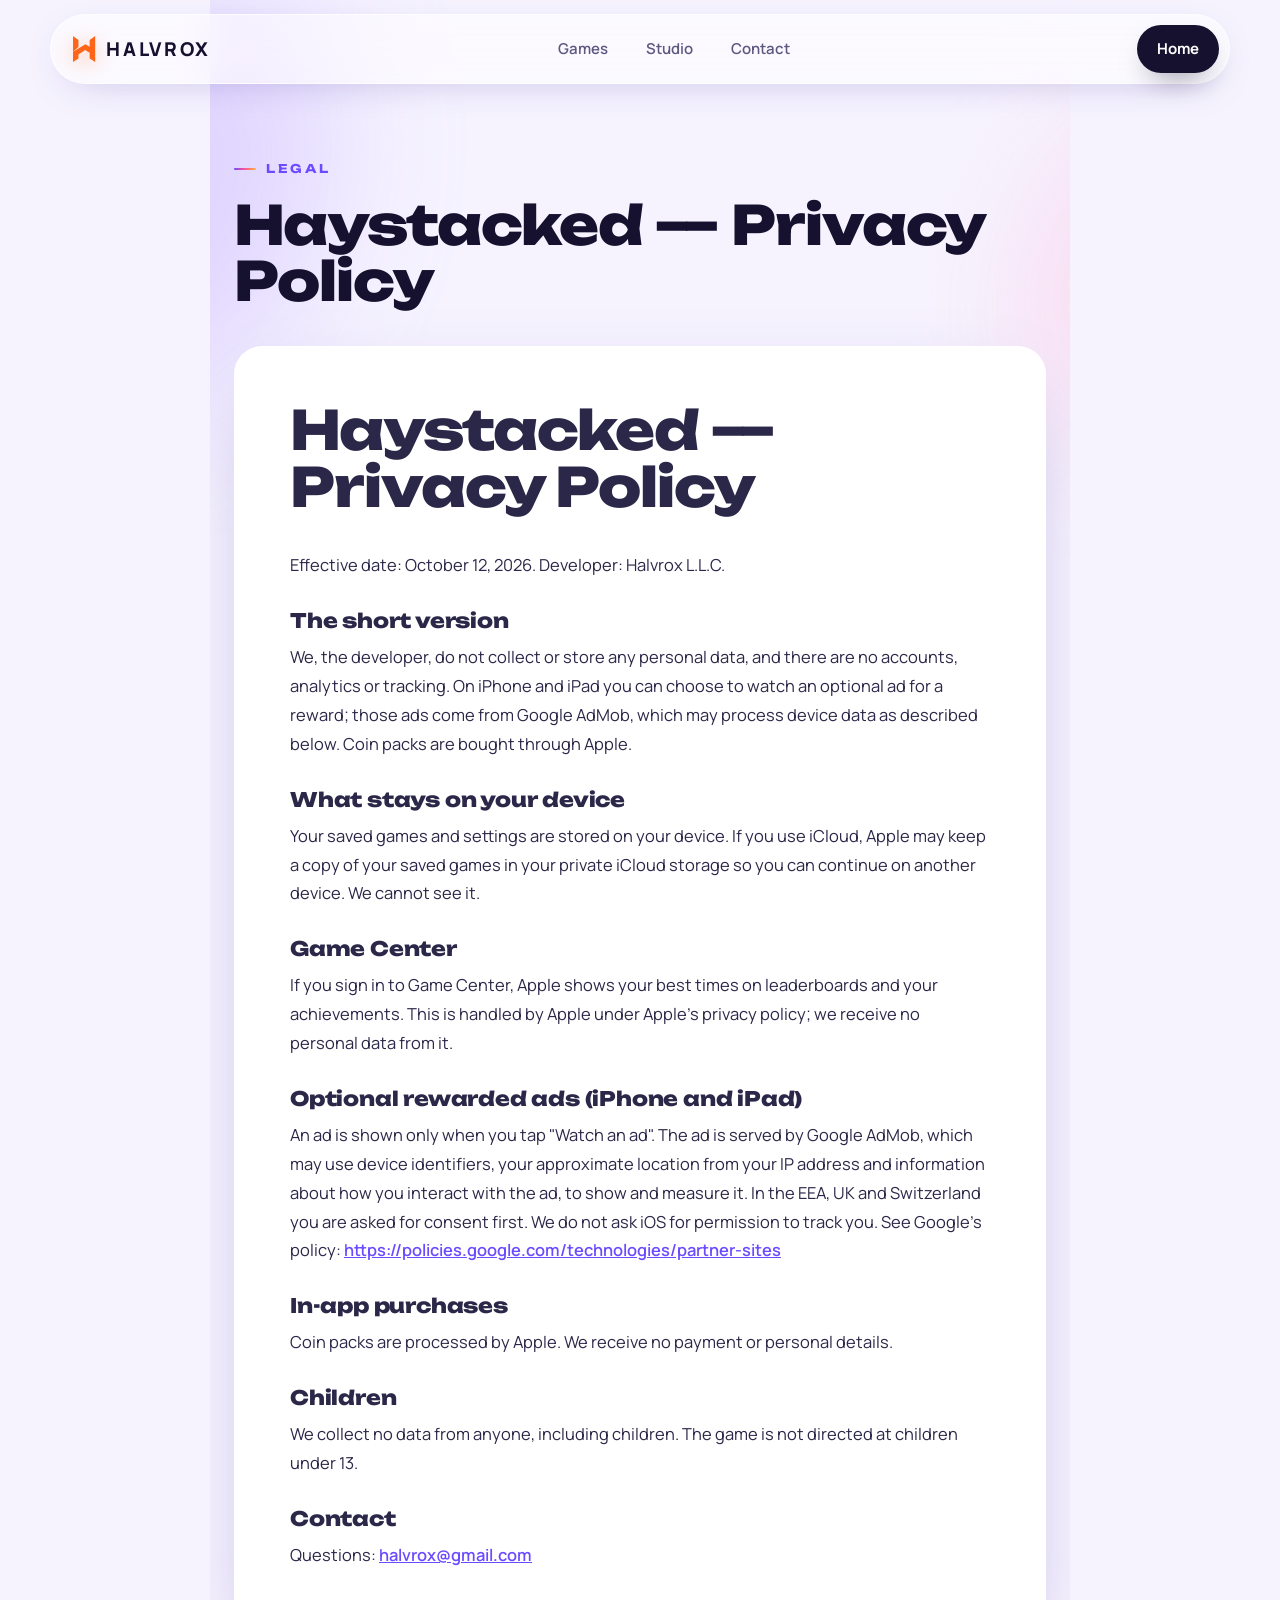
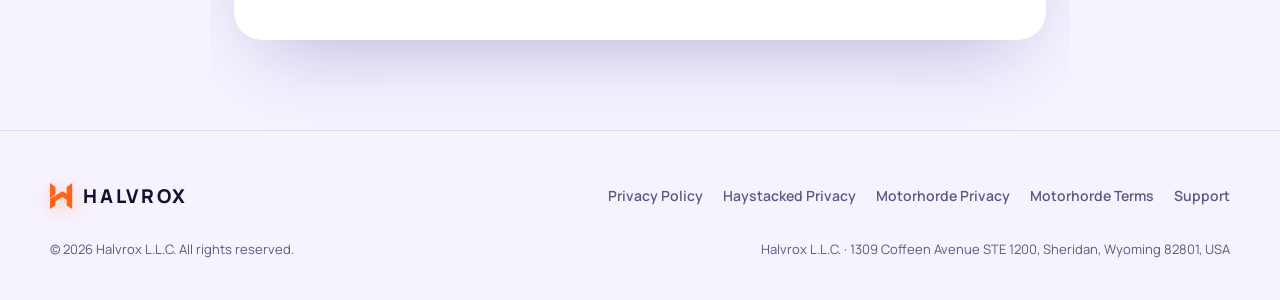
==== haystacked-privacy-policy/index.html @ d0516174 "Add files via upload" ====
<!doctype html>
<html lang="en">
<head>
<meta charset="utf-8">
<meta name="viewport" content="width=device-width, initial-scale=1">
<title>Haystacked — Privacy Policy | Halvrox L.L.C.</title>
<meta name="robots" content="index,follow">
<link rel="icon" href="/assets/img/favicon.svg" type="image/svg+xml">
<link rel="preconnect" href="https://fonts.googleapis.com">
<link rel="preconnect" href="https://fonts.gstatic.com" crossorigin>
<link href="https://fonts.googleapis.com/css2?family=Unbounded:wght@500;700;800&family=Manrope:wght@400;500;600;700&display=swap" rel="stylesheet">
<link rel="stylesheet" href="/assets/styles.css?v=10">
<link rel="stylesheet" href="/assets/legal.css?v=4">
</head>
<body class="legal-page">
<header class="nav">
  <a class="brand" href="/" aria-label="Halvrox home"><svg class="brand-mark" viewBox="0 0 276 323" aria-hidden="true"><path class="bm-top" d="M0 0L68 50V136L0 195Z"/><path class="bm-body" d="M0 194.2L154.3 101.6L207 133.6V50L276 0V323L207 280V208.4L150.3 175L68 228.9V280L0 323Z"/></svg>HALVROX</a>
  <nav class="nav-links" aria-label="Main"><a href="/#games">Games</a><a href="/#studio">Studio</a><a href="/#contact">Contact</a></nav>
  <a class="btn btn-ink nav-cta" href="/">Home</a>
</header>
<main class="doc">
  <div class="aurora" aria-hidden="true"><span class="blob b1"></span><span class="blob b2"></span></div>
  <p class="eyebrow">Legal</p>
  <h1>Haystacked — Privacy Policy</h1>
  <article class="doc-body"><h1>Haystacked — Privacy Policy</h1><p>Effective date: October 12, 2026. Developer: Halvrox L.L.C.</p><h2>The short version</h2><p>We, the developer, do not collect or store any personal data, and there are no accounts, analytics or tracking. On iPhone and iPad you can choose to watch an optional ad for a reward; those ads come from Google AdMob, which may process device data as described below. Coin packs are bought through Apple.</p><h2>What stays on your device</h2><p>Your saved games and settings are stored on your device. If you use iCloud, Apple may keep a copy of your saved games in your private iCloud storage so you can continue on another device. We cannot see it.</p><h2>Game Center</h2><p>If you sign in to Game Center, Apple shows your best times on leaderboards and your achievements. This is handled by Apple under Apple's privacy policy; we receive no personal data from it.</p><h2>Optional rewarded ads (iPhone and iPad)</h2><p>An ad is shown only when you tap "Watch an ad". The ad is served by Google AdMob, which may use device identifiers, your approximate location from your IP address and information about how you interact with the ad, to show and measure it. In the EEA, UK and Switzerland you are asked for consent first. We do not ask iOS for permission to track you. See Google's policy: <a href="https://policies.google.com/technologies/partner-sites">https://policies.google.com/technologies/partner-sites</a></p><h2>In-app purchases</h2><p>Coin packs are processed by Apple. We receive no payment or personal details.</p><h2>Children</h2><p>We collect no data from anyone, including children. The game is not directed at children under 13.</p><h2>Contact</h2><p>Questions: <a href="mailto:halvrox@gmail.com">halvrox@gmail.com</a></p></article>
</main>
<footer class="footer">
  <div class="footer-top">
    <a class="brand" href="/"><svg class="brand-mark" viewBox="0 0 276 323" aria-hidden="true"><path class="bm-top" d="M0 0L68 50V136L0 195Z"/><path class="bm-body" d="M0 194.2L154.3 101.6L207 133.6V50L276 0V323L207 280V208.4L150.3 175L68 228.9V280L0 323Z"/></svg>HALVROX</a>
    <nav class="legal" aria-label="Legal">
      <a href="/privacy-policy">Privacy Policy</a><a href="/haystacked-privacy-policy">Haystacked Privacy</a><a href="/privacy">Motorhorde Privacy</a><a href="/terms">Motorhorde Terms</a><a href="/support">Support</a>
    </nav>
  </div>
  <div class="footer-bottom"><p>© 2026 Halvrox L.L.C. All rights reserved.</p><p>Halvrox L.L.C. · 1309 Coffeen Avenue STE 1200, Sheridan, Wyoming 82801, USA</p></div>
</footer>
</body>
</html>
---- assets/styles.css ----
:root{
  --bg:#f6f3ff;
  --bg2:#ffffff;
  --ink:#15112e;
  --muted:#5d5880;
  --line:rgba(21,17,46,.1);
  --violet:#6b4bff;
  --pink:#ff4f9a;
  --mint:#14d6a4;
  --amber:#ffb23f;
  --sky:#3fb8ff;
  --orange:#fe6519;
  --grad:linear-gradient(100deg,var(--violet) 0%,var(--pink) 45%,var(--amber) 100%);
  --radius:28px;
  --shadow:0 30px 80px -30px rgba(52,30,140,.35);
  --ease:cubic-bezier(.2,.8,.2,1);
  --display:"Unbounded",system-ui,sans-serif;
  --body:"Manrope",system-ui,-apple-system,"Segoe UI",sans-serif;
  color-scheme:light;
}
*{box-sizing:border-box;margin:0;padding:0}
html{scroll-behavior:smooth;-webkit-text-size-adjust:100%}
body{background:var(--bg);color:var(--ink);font-family:var(--body);font-size:17px;line-height:1.6;overflow-x:hidden;-webkit-font-smoothing:antialiased}
img,video{display:block;max-width:100%}
a{color:inherit}
button{font:inherit;color:inherit;background:none;border:0;cursor:pointer}
::selection{background:var(--violet);color:#fff}

.grad{background:var(--grad);-webkit-background-clip:text;background-clip:text;color:transparent;background-size:200% 100%;animation:shine 6s ease-in-out infinite}
@keyframes shine{0%,100%{background-position:0% 50%}50%{background-position:100% 50%}}

.eyebrow{font-family:var(--display);font-size:12px;font-weight:700;letter-spacing:.22em;text-transform:uppercase;color:var(--violet);margin-bottom:18px;display:inline-flex;align-items:center;gap:10px}
.eyebrow::before{content:"";width:22px;height:2px;border-radius:2px;background:var(--grad)}

h1,h2,h3,h4{font-family:var(--display);line-height:1.05;letter-spacing:-.02em}
h2{font-size:clamp(34px,5.4vw,68px);font-weight:800}

/* progress bar */
.progress{position:fixed;top:0;left:0;height:3px;width:100%;transform-origin:0 50%;transform:scaleX(0);background:var(--grad);z-index:60}

/* buttons */
.btn{display:inline-flex;align-items:center;gap:10px;padding:15px 26px;border-radius:999px;font-weight:700;font-size:15px;text-decoration:none;transition:transform .35s var(--ease),box-shadow .35s var(--ease),background .3s;will-change:transform;white-space:nowrap}
.btn .arr{transition:transform .3s var(--ease)}
.btn:hover .arr{transform:translateX(4px)}
.btn-grad{background:var(--grad);background-size:200% 100%;color:#fff;box-shadow:0 14px 40px -12px rgba(255,79,154,.6);animation:shine 6s ease-in-out infinite}
.btn-ink{background:var(--ink);color:#fff;box-shadow:0 14px 30px -14px rgba(21,17,46,.6)}
.btn-ghost{background:rgba(255,255,255,.7);backdrop-filter:blur(10px);-webkit-backdrop-filter:blur(10px);border:1px solid var(--line)}
.btn-light{background:#fff;color:#0b0f0c}
.btn-outline-light{border:1px solid rgba(255,255,255,.35);color:#fff}
.btn-outline-light:hover{background:rgba(255,255,255,.1)}
.btn svg{width:18px;height:18px;flex:none}
.play-dot{width:22px;height:22px;border-radius:50%;background:var(--grad);position:relative;flex:none}
.play-dot::after{content:"";position:absolute;left:8px;top:6px;border-left:8px solid #fff;border-top:5px solid transparent;border-bottom:5px solid transparent}

/* nav */
.nav{position:fixed;top:14px;left:50%;transform:translateX(-50%);width:min(1180px,calc(100% - 28px));display:flex;align-items:center;justify-content:space-between;gap:20px;padding:10px 10px 10px 22px;border-radius:999px;z-index:50;background:rgba(255,255,255,.55);backdrop-filter:blur(18px) saturate(1.4);-webkit-backdrop-filter:blur(18px) saturate(1.4);border:1px solid rgba(255,255,255,.7);box-shadow:0 10px 40px -20px rgba(52,30,140,.35);transition:transform .5s var(--ease),background .3s}
.nav.hide{transform:translate(-50%,-130%)}
.brand{display:inline-flex;align-items:center;gap:11px;font-family:var(--body);font-weight:800;font-size:19px;letter-spacing:.14em;text-decoration:none}
.brand-mark{width:auto;height:26px;fill:var(--orange);overflow:visible;flex:none;filter:drop-shadow(0 4px 10px rgba(254,101,25,.35))}
.brand-mark path{transition:transform .5s var(--ease)}
.brand:hover .bm-top{transform:translate(-30px,-44px)}
.brand:hover .bm-body{transform:translate(10px,14px)}
.brand-mark .bm-top{animation:bmTop 1.1s var(--ease) .2s backwards}
@keyframes bmTop{from{transform:translate(-40px,-60px);opacity:0}to{transform:none;opacity:1}}
@keyframes spin{to{transform:rotate(360deg)}}
.nav-links{display:flex;gap:6px}
.nav-links a{padding:9px 16px;border-radius:999px;text-decoration:none;font-weight:600;font-size:15px;color:var(--muted);transition:background .25s,color .25s}
.nav-links a:hover{background:rgba(107,75,255,.1);color:var(--ink)}
.nav-cta{padding:12px 20px}

/* hero */
.hero{position:relative;min-height:100svh;display:grid;grid-template-columns:1.1fr .9fr;align-items:center;gap:40px;padding:140px max(28px,calc((100vw - 1180px)/2)) 90px;overflow:hidden;isolation:isolate}
.aurora{position:absolute;inset:0;z-index:-2;overflow:hidden;filter:blur(70px) saturate(1.2)}
.blob{position:absolute;border-radius:50%;opacity:.55;mix-blend-mode:multiply}
.b1{width:46vw;height:46vw;left:-10vw;top:-12vw;background:#b7a6ff;animation:drift1 18s ease-in-out infinite}
.b2{width:38vw;height:38vw;right:-8vw;top:6vw;background:#ffb3d4;animation:drift2 22s ease-in-out infinite}
.b3{width:34vw;height:34vw;left:30vw;bottom:-14vw;background:#9ff0d8;animation:drift3 20s ease-in-out infinite}
.b4{width:24vw;height:24vw;right:22vw;bottom:4vw;background:#ffe0a3;animation:drift1 26s ease-in-out infinite reverse}
@keyframes drift1{0%,100%{transform:translate(0,0) scale(1)}50%{transform:translate(8vw,6vw) scale(1.15)}}
@keyframes drift2{0%,100%{transform:translate(0,0) scale(1)}50%{transform:translate(-10vw,8vw) scale(.9)}}
@keyframes drift3{0%,100%{transform:translate(0,0) scale(1)}50%{transform:translate(-6vw,-8vw) scale(1.1)}}
.grain{position:absolute;inset:0;z-index:-1;opacity:.25;pointer-events:none;background-image:url("data:image/svg+xml,%3Csvg xmlns='http://www.w3.org/2000/svg' width='160' height='160'%3E%3Cfilter id='n'%3E%3CfeTurbulence type='fractalNoise' baseFrequency='.9' numOctaves='2' stitchTiles='stitch'/%3E%3CfeColorMatrix values='0 0 0 0 0 0 0 0 0 0 0 0 0 0 0 0 0 0 .5 0'/%3E%3C/filter%3E%3Crect width='100%25' height='100%25' filter='url(%23n)'/%3E%3C/svg%3E")}
.hero-title{font-size:clamp(42px,min(6.4vw,9.5vh),92px);font-weight:800;margin-bottom:26px}
.hero-title .line{display:block;overflow:hidden;padding-bottom:.06em}
.hero-title .word{display:inline-block;animation:wordUp .9s var(--ease) both}
@keyframes wordUp{from{transform:translateY(110%)}to{transform:none}}
.hero .reveal{opacity:1;transform:none;animation:fadeUp .9s var(--ease) both}
.hero .hero-sub{animation-delay:.55s}.hero .hero-actions{animation-delay:.7s}
@keyframes fadeUp{from{opacity:0;transform:translateY(30px)}to{opacity:1;transform:none}}
.hero-stage{animation:fadeUp 1.1s var(--ease) .3s both}
.hero-sub{font-size:clamp(17px,1.6vw,20px);color:var(--muted);max-width:520px;margin-bottom:34px}
.hero-actions{display:flex;flex-wrap:wrap;gap:12px}

.hero-stage{position:relative;height:min(560px,70vh);perspective:1200px}
.tile{position:absolute;border-radius:26px;overflow:hidden;box-shadow:var(--shadow);transition:transform .2s linear;will-change:transform}
.tile img{width:100%;height:100%;object-fit:cover}
.t-dtotl{width:72%;aspect-ratio:16/10;left:2%;top:10%;animation:bob 7s ease-in-out infinite;border:6px solid #fff}
.t-ms{width:34%;aspect-ratio:1;right:0;top:0;border-radius:24%;animation:bob 6s ease-in-out -2s infinite}
.t-hs{width:30%;aspect-ratio:1;right:12%;bottom:4%;border-radius:24%;animation:bob 8s ease-in-out -4s infinite}
.t-mh{width:30%;aspect-ratio:1;left:10%;bottom:0;border-radius:24%;border:4px solid #fff;animation:bob 7.5s ease-in-out -1s infinite}

.tile>*{animation:none}
@keyframes bob{0%,100%{translate:0 0}50%{translate:0 -16px}}
.spark{position:absolute;width:14px;height:14px;border-radius:50%;background:var(--grad);box-shadow:0 0 30px 6px rgba(255,79,154,.45);animation:twinkle 3s ease-in-out infinite}
.s1{left:0;top:2%}.s2{right:40%;bottom:-2%;animation-delay:-1s;background:var(--mint);box-shadow:0 0 30px 6px rgba(20,214,164,.5)}.s3{right:-2%;top:48%;animation-delay:-2s;background:var(--sky);box-shadow:0 0 30px 6px rgba(63,184,255,.5)}
@keyframes twinkle{0%,100%{transform:scale(.6);opacity:.5}50%{transform:scale(1.2);opacity:1}}
.scroll-hint{position:absolute;left:50%;bottom:26px;transform:translateX(-50%);width:28px;height:46px;border:2px solid rgba(21,17,46,.25);border-radius:20px}
.scroll-hint span{position:absolute;left:50%;top:8px;width:4px;height:9px;margin-left:-2px;border-radius:2px;background:var(--ink);animation:wheel 1.8s ease-in-out infinite}
@keyframes wheel{0%{opacity:0;transform:translateY(0)}30%{opacity:1}100%{opacity:0;transform:translateY(16px)}}

/* marquee */
.marquee{overflow:hidden;padding:26px 0;background:var(--ink);color:#fff;transform:rotate(-2deg) scale(1.04);margin:10px 0 40px;box-shadow:0 20px 60px -30px rgba(21,17,46,.8)}
.marquee-track{display:flex;align-items:center;gap:36px;width:max-content;animation:marquee 28s linear infinite;font-family:var(--display);font-weight:800;font-size:clamp(26px,4vw,52px);text-transform:uppercase;letter-spacing:-.01em}
.marquee-track span:nth-of-type(4n+1){color:transparent;-webkit-text-stroke:1.5px #fff}
.marquee-track i{font-style:normal;background:var(--grad);-webkit-background-clip:text;background-clip:text;color:transparent}
@keyframes marquee{to{transform:translateX(-50%)}}

/* sections */
.games,.studio,.contact{padding:110px max(20px,calc((100vw - 1180px)/2))}
.section-head{margin-bottom:60px}

/* game cards */
.game{display:grid;grid-template-columns:1.15fr .85fr;gap:56px;align-items:center;padding:34px;border-radius:40px;margin-bottom:46px;background:var(--bg2);box-shadow:var(--shadow);position:relative;overflow:hidden}
.game-ms .game-media,.game-mh .game-media{order:2}
.game h3{font-size:clamp(30px,3.6vw,48px);font-weight:800;margin:16px 0 16px}
.game p{color:var(--muted);margin-bottom:28px}
.chips{display:flex;flex-wrap:wrap;gap:8px}
.chips span{font-size:12.5px;font-weight:700;padding:7px 12px;border-radius:999px;background:rgba(107,75,255,.08);color:var(--violet)}
.actions{display:flex;flex-wrap:wrap;gap:12px}
.game-media{position:relative;border-radius:28px;aspect-ratio:16/10;transform-style:preserve-3d;transition:transform .4s var(--ease)}
.game-media video{width:100%;height:100%;object-fit:cover;border-radius:28px;background:#e9e6f5}
.app-icon{position:absolute;width:24%;aspect-ratio:1;border-radius:24%;right:-4%;bottom:-8%;box-shadow:0 20px 40px -10px rgba(0,0,0,.45);border:4px solid #fff;transform:translateZ(40px)}
.float{animation:bob 6s ease-in-out infinite}

.game-ms{background:linear-gradient(135deg,#e9fbff 0%,#ffffff 55%,#fff0f3 100%)}
.game-ms .chips span{background:rgba(255,72,72,.1);color:#e2364b}
.game-hs{background:linear-gradient(135deg,#fff7e6 0%,#ffffff 55%,#f3ffe9 100%)}
.game-hs .chips span{background:rgba(214,140,20,.12);color:#b36b00}

/* DTOTL flashlight panel */
.game-dtotl{background:radial-gradient(120% 120% at 0% 0%,#123326 0%,#0b1611 55%,#070b09 100%);color:#e8fff1}
.game-dtotl p{color:rgba(232,255,241,.72)}
.game-dtotl .chips span{background:rgba(110,255,170,.12);color:#8dffbe}
.game-dtotl .game-media{order:0}
.flashlight{position:relative;width:100%;height:100%;border-radius:28px;overflow:hidden;cursor:none;--x:50%;--y:45%;--r:230px}
.flashlight img{width:100%;height:100%;object-fit:cover}
.flashlight-mask{position:absolute;inset:0;background:radial-gradient(circle var(--r) at var(--x) var(--y),rgba(0,0,0,0) 0%,rgba(0,0,0,.25) 45%,rgba(2,6,4,.96) 100%);transition:--r .3s}
.flashlight::after{content:"";position:absolute;inset:0;pointer-events:none;background:radial-gradient(circle calc(var(--r)*.9) at var(--x) var(--y),rgba(170,255,200,.18),transparent 70%);mix-blend-mode:screen}
.flashlight-hint{position:absolute;left:0;right:0;bottom:16px;text-align:center;font-size:13px;color:rgba(232,255,241,.6)!important;margin:0!important;pointer-events:none;transition:opacity .4s}
.flashlight.touched .flashlight-hint{opacity:0}
.play-btn{position:absolute;right:20px;top:20px;width:64px;height:64px;border-radius:50%;background:#fff;display:grid;place-items:center;box-shadow:0 0 0 0 rgba(255,255,255,.6);animation:ring 2.4s infinite}
.play-btn span{display:block;margin-left:5px;border-left:18px solid #0b1611;border-top:11px solid transparent;border-bottom:11px solid transparent}
@keyframes ring{0%{box-shadow:0 0 0 0 rgba(255,255,255,.55)}100%{box-shadow:0 0 0 22px rgba(255,255,255,0)}}

/* Motorhorde */
.game-mh{background:linear-gradient(135deg,#2a3d24 0%,#1b2a3a 55%,#30243f 100%);color:#fff;border:3px solid transparent;background-clip:padding-box}
.game-mh::before{content:"";position:absolute;inset:0;border-radius:40px;padding:6px;background:repeating-linear-gradient(-45deg,#ffbf2e 0 18px,#16161c 18px 36px);-webkit-mask:linear-gradient(#000 0 0) content-box,linear-gradient(#000 0 0);-webkit-mask-composite:xor;mask-composite:exclude;pointer-events:none;z-index:2;animation:hazard 2.5s linear infinite;background-size:200% 200%}
@keyframes hazard{to{background-position:51px 0}}
.mh-stripes{position:absolute;inset:-50%;background:repeating-linear-gradient(-45deg,rgba(255,191,46,.06) 0 40px,transparent 40px 80px);animation:stripes 6s linear infinite}
@keyframes stripes{to{transform:translateX(113px)}}
@keyframes pulse{0%{box-shadow:0 0 0 0 rgba(255,178,63,.8)}100%{box-shadow:0 0 0 12px rgba(255,178,63,0)}}
.game-mh>*:not(.mh-stripes){position:relative;z-index:1}
.mh-media{aspect-ratio:auto;display:grid;grid-template-columns:1fr;position:relative}
.mh-art{border-radius:26px;overflow:hidden;aspect-ratio:16/11;box-shadow:0 30px 60px -20px rgba(0,0,0,.7);transition:transform .4s var(--ease)}
.mh-art img{width:100%;height:100%;object-fit:cover;object-position:50% 40%;transform:scale(1.04);animation:kenburns 14s ease-in-out infinite alternate}
@keyframes kenburns{from{transform:scale(1.04) translate(0,0)}to{transform:scale(1.14) translate(-2%,-2%)}}
.mh-shots{position:absolute;right:-5%;bottom:-18%;display:flex;gap:10px;transform:rotate(-6deg)}
.mh-shots img{width:clamp(56px,6.4vw,88px);border-radius:14px;box-shadow:0 18px 40px -10px rgba(0,0,0,.75);border:3px solid #10141a;animation:bob 6s ease-in-out infinite}
.mh-shots img:nth-child(2){animation-delay:-2s;margin-top:-22px}.mh-shots img:nth-child(3){animation-delay:-4s}
.badge{display:inline-flex!important;align-items:center;gap:10px;padding:8px 16px;border-radius:999px;background:rgba(255,191,46,.14);border:1px solid rgba(255,191,46,.4);font-weight:800;font-size:12px;letter-spacing:.12em;text-transform:uppercase;color:#ffd36b!important;margin:0 0 16px!important}
.pulse{width:9px;height:9px;border-radius:50%;background:var(--amber);animation:pulse 1.6s infinite}
.mh-title{font-size:clamp(40px,5vw,64px)!important;font-style:italic;letter-spacing:-.01em;background:linear-gradient(180deg,#d6ff6b 0%,#7fd12b 60%,#4e9a12 100%);-webkit-background-clip:text;background-clip:text;color:transparent;filter:drop-shadow(0 4px 0 #142012);padding-right:.12em}
.game-mh .chips span{background:rgba(160,255,90,.12);color:#b8ff7a}
.game-mh p{color:rgba(255,255,255,.78)}
.mh-facts{list-style:none;display:grid;gap:8px;font-size:14.5px;color:rgba(255,255,255,.75)}
.mh-facts b{display:inline-block;min-width:118px;color:#ffd36b;font-weight:800}

/* studio */
.studio-grid{display:grid;grid-template-columns:1.1fr .9fr;gap:60px;align-items:center}
.lead{font-size:clamp(18px,1.6vw,21px);color:var(--muted);margin-top:24px}
.stats{display:grid;grid-template-columns:1fr 1fr;gap:16px}
.stat{padding:26px;border-radius:26px;background:#fff;box-shadow:var(--shadow)}
.stat b{display:block;font-family:var(--display);font-size:clamp(34px,4vw,52px);line-height:1;background:var(--grad);-webkit-background-clip:text;background-clip:text;color:transparent;margin-bottom:8px}
.stat span{font-size:14px;color:var(--muted);font-weight:600}
.pillars{display:grid;grid-template-columns:repeat(3,1fr);gap:18px;margin-top:70px}
.pillar{padding:30px;border-radius:26px;border:1px solid var(--line);background:rgba(255,255,255,.6);transition:transform .4s var(--ease),box-shadow .4s var(--ease)}
.pillar:hover{transform:translateY(-6px);box-shadow:var(--shadow)}
.pi{font-family:var(--display);font-weight:800;font-size:14px;color:var(--pink)}
.pillar h4{font-size:20px;margin:14px 0 10px}
.pillar p{color:var(--muted);font-size:15.5px}

/* contact */
.contact-card{position:relative;overflow:hidden;isolation:isolate;border-radius:44px;padding:clamp(48px,8vw,100px) 28px;text-align:center;background:#fff;box-shadow:var(--shadow)}
.aurora.small{filter:blur(60px)}
.contact-card p{color:var(--muted);max-width:520px;margin:20px auto 30px}
.mail{display:inline-block;font-family:var(--display);font-weight:700;font-size:clamp(20px,3.4vw,40px);text-decoration:none;padding:6px 4px;background:linear-gradient(currentColor,currentColor) 0 100%/0 3px no-repeat;transition:background-size .5s var(--ease);word-break:break-all}
.mail:hover{background-size:100% 3px}
.socials{display:flex;justify-content:center;flex-wrap:wrap;gap:10px;margin-top:34px}
.socials a{padding:10px 18px;border-radius:999px;border:1px solid var(--line);text-decoration:none;font-weight:700;font-size:14px;background:rgba(255,255,255,.7);transition:background .25s,color .25s}
.socials a:hover{background:var(--ink);color:#fff}

/* footer */
.footer{padding:50px max(20px,calc((100vw - 1180px)/2)) 40px;border-top:1px solid var(--line)}
.footer-top{display:flex;justify-content:space-between;align-items:center;gap:24px;flex-wrap:wrap}
.legal{display:flex;flex-wrap:wrap;gap:6px 20px}
.legal a{text-decoration:none;color:var(--muted);font-weight:600;font-size:14px}
.legal a:hover{color:var(--ink)}
.footer-bottom{display:flex;justify-content:space-between;gap:10px;flex-wrap:wrap;margin-top:28px;font-size:13px;color:var(--muted)}

/* modal */
.modal{position:fixed;inset:0;z-index:100;display:grid;place-items:center;padding:20px;pointer-events:none;opacity:0;transition:opacity .35s}
.modal.open{pointer-events:auto;opacity:1}
.modal-backdrop{position:absolute;inset:0;background:rgba(10,8,24,.8);backdrop-filter:blur(8px);-webkit-backdrop-filter:blur(8px)}
.modal-box{position:relative;width:min(1100px,100%);transform:scale(.94);transition:transform .45s var(--ease)}
.modal.open .modal-box{transform:none}
.modal-frame{aspect-ratio:16/9;border-radius:22px;overflow:hidden;background:#000;box-shadow:0 40px 100px rgba(0,0,0,.6)}
.modal-frame iframe{width:100%;height:100%;border:0}
.modal-close{position:absolute;right:0;top:-52px;width:42px;height:42px;border-radius:50%;background:#fff;color:var(--ink);font-size:26px;line-height:1}

/* reveal */
.reveal{opacity:0;transform:translateY(40px);transition:opacity 1s var(--ease),transform 1s var(--ease)}
.reveal.in{opacity:1;transform:none}

/* responsive */
@media (max-width:960px){
  .hero{grid-template-columns:1fr;padding-top:120px;text-align:left}
  .hero-stage{height:380px;order:2}
  .game,.studio-grid{grid-template-columns:1fr;gap:30px}
  .game-ms .game-media,.game-mh .game-media{order:0}
  .pillars{grid-template-columns:1fr}
  .nav-links{display:none}
}
@media (max-width:560px){
  body{font-size:16px}
  .nav{padding:8px 8px 8px 16px}
  .nav-cta{padding:10px 14px;font-size:13px}
  .hero-stage{height:300px}
  .game{padding:16px;border-radius:30px}
  .game-copy{padding:4px 8px 14px}
  .app-icon{right:4%;bottom:-6%}
  .stats{grid-template-columns:1fr 1fr}
  .stat{padding:20px}
  .flashlight{--r:110px}
  .footer-bottom{flex-direction:column}
  .play-btn{width:54px;height:54px}
}
@media (prefers-reduced-motion:reduce){
  *,*::before,*::after{animation:none!important;transition:none!important}
  .reveal{opacity:1;transform:none}
  .hero-title .word,.hero .reveal,.hero-stage{animation:none!important;opacity:1;transform:none}
}
@media (max-width:960px){.mh-shots{right:2%;bottom:-8%}}
@media (max-width:560px){.mh-shots img{width:58px}.mh-facts b{min-width:100px}}
main{overflow-x:clip}
@supports not (overflow:clip){main{overflow-x:hidden}}
---- assets/legal.css ----
.legal-page .doc{position:relative;isolation:isolate;max-width:860px;margin:0 auto;padding:150px 24px 90px;overflow:hidden}
.legal-page .doc .aurora{position:absolute;inset:0 -40% auto;height:420px;z-index:-1;opacity:.7}
.legal-page .doc h1{font-size:clamp(32px,5vw,54px);font-weight:800;margin-bottom:36px}
.doc-body{background:#fff;border-radius:28px;padding:clamp(24px,5vw,56px);box-shadow:var(--shadow);color:#2b2748;font-size:16.5px;line-height:1.75}
.doc-body p{margin:0 0 14px}
.doc-body h2,.doc-body h3,.doc-body h4{font-size:20px;margin:30px 0 12px;letter-spacing:-.01em}
.doc-body ul,.doc-body ol{margin:0 0 16px 22px}
.doc-body li{margin:4px 0}
.doc-body a{color:var(--violet);font-weight:600;word-break:break-word}
.doc-body strong{color:var(--ink)}
.doc-body h1{font-size:clamp(22px,3vw,28px);margin:0 0 20px}
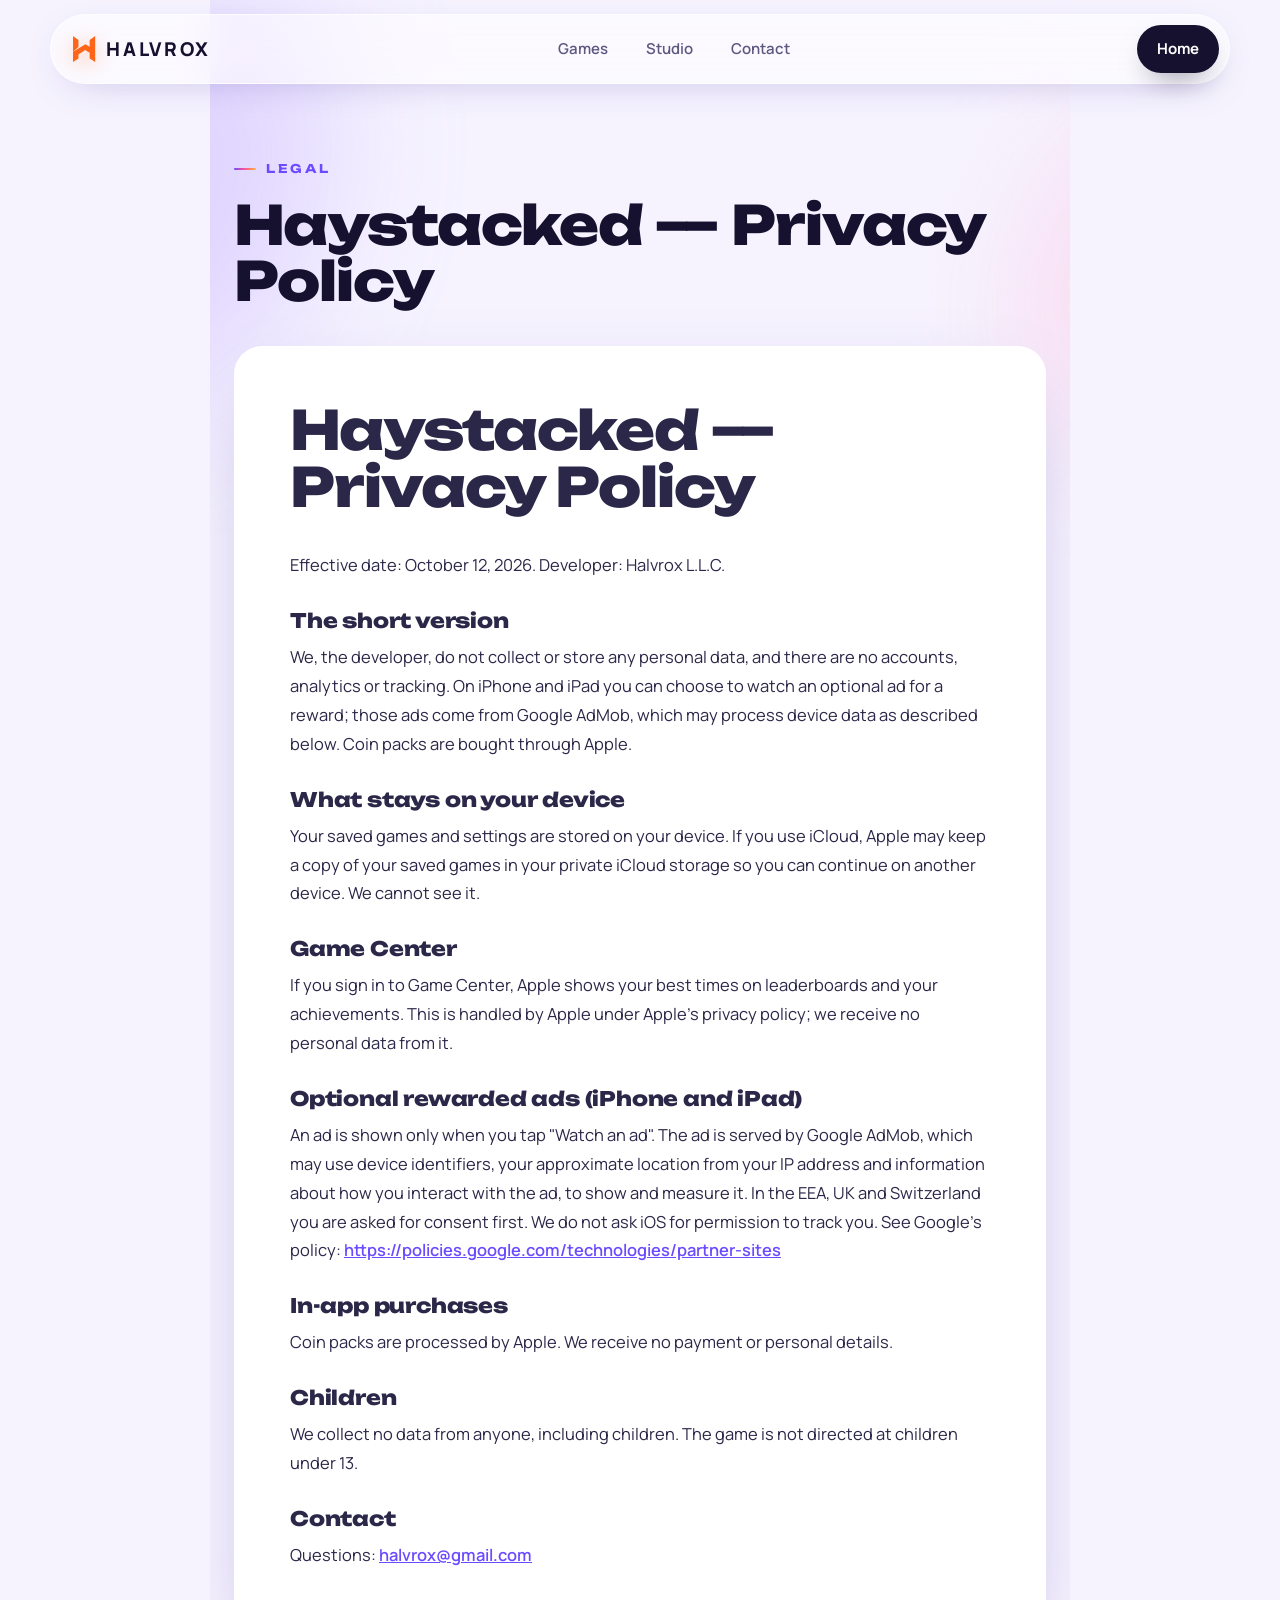
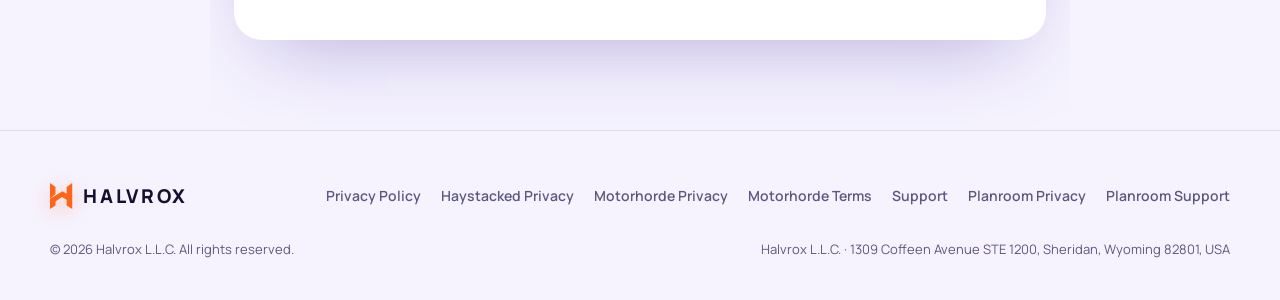
==== commit 54935c99: "Add files via upload" ====
--- a/haystacked-privacy-policy/index.html
+++ b/haystacked-privacy-policy/index.html
@@ -9,8 +9,8 @@
 <link rel="preconnect" href="https://fonts.googleapis.com">
 <link rel="preconnect" href="https://fonts.gstatic.com" crossorigin>
 <link href="https://fonts.googleapis.com/css2?family=Unbounded:wght@500;700;800&family=Manrope:wght@400;500;600;700&display=swap" rel="stylesheet">
-<link rel="stylesheet" href="/assets/styles.css?v=10">
-<link rel="stylesheet" href="/assets/legal.css?v=4">
+<link rel="stylesheet" href="/assets/styles.css?v=15">
+<link rel="stylesheet" href="/assets/legal.css?v=15">
 </head>
 <body class="legal-page">
 <header class="nav">
@@ -28,7 +28,7 @@
   <div class="footer-top">
     <a class="brand" href="/"><svg class="brand-mark" viewBox="0 0 276 323" aria-hidden="true"><path class="bm-top" d="M0 0L68 50V136L0 195Z"/><path class="bm-body" d="M0 194.2L154.3 101.6L207 133.6V50L276 0V323L207 280V208.4L150.3 175L68 228.9V280L0 323Z"/></svg>HALVROX</a>
     <nav class="legal" aria-label="Legal">
-      <a href="/privacy-policy">Privacy Policy</a><a href="/haystacked-privacy-policy">Haystacked Privacy</a><a href="/privacy">Motorhorde Privacy</a><a href="/terms">Motorhorde Terms</a><a href="/support">Support</a>
+      <a href="/privacy-policy">Privacy Policy</a><a href="/haystacked-privacy-policy">Haystacked Privacy</a><a href="/privacy">Motorhorde Privacy</a><a href="/terms">Motorhorde Terms</a><a href="/support">Support</a><a href="/planroom-privacy">Planroom Privacy</a><a href="/planroom-support">Planroom Support</a>
     </nav>
   </div>
   <div class="footer-bottom"><p>© 2026 Halvrox L.L.C. All rights reserved.</p><p>Halvrox L.L.C. · 1309 Coffeen Avenue STE 1200, Sheridan, Wyoming 82801, USA</p></div>
--- a/assets/styles.css
+++ b/assets/styles.css
@@ -111,17 +111,17 @@
 /* marquee */
 .marquee{overflow:hidden;padding:26px 0;background:var(--ink);color:#fff;transform:rotate(-2deg) scale(1.04);margin:10px 0 40px;box-shadow:0 20px 60px -30px rgba(21,17,46,.8)}
 .marquee-track{display:flex;align-items:center;gap:36px;width:max-content;animation:marquee 28s linear infinite;font-family:var(--display);font-weight:800;font-size:clamp(26px,4vw,52px);text-transform:uppercase;letter-spacing:-.01em}
-.marquee-track span:nth-of-type(4n+1){color:transparent;-webkit-text-stroke:1.5px #fff}
+.marquee-track span:nth-of-type(odd){color:transparent;-webkit-text-stroke:1.5px #fff}
 .marquee-track i{font-style:normal;background:var(--grad);-webkit-background-clip:text;background-clip:text;color:transparent}
 @keyframes marquee{to{transform:translateX(-50%)}}
 
 /* sections */
-.games,.studio,.contact{padding:110px max(20px,calc((100vw - 1180px)/2))}
+.games,.apps,.studio,.contact{padding:110px max(20px,calc((100vw - 1180px)/2))}
 .section-head{margin-bottom:60px}
 
 /* game cards */
 .game{display:grid;grid-template-columns:1.15fr .85fr;gap:56px;align-items:center;padding:34px;border-radius:40px;margin-bottom:46px;background:var(--bg2);box-shadow:var(--shadow);position:relative;overflow:hidden}
-.game-ms .game-media,.game-mh .game-media{order:2}
+.game-ms .game-media,.game-ngjs .game-media{order:2}
 .game h3{font-size:clamp(30px,3.6vw,48px);font-weight:800;margin:16px 0 16px}
 .game p{color:var(--muted);margin-bottom:28px}
 .chips{display:flex;flex-wrap:wrap;gap:8px}
@@ -226,7 +226,7 @@
   .hero{grid-template-columns:1fr;padding-top:120px;text-align:left}
   .hero-stage{height:380px;order:2}
   .game,.studio-grid{grid-template-columns:1fr;gap:30px}
-  .game-ms .game-media,.game-mh .game-media{order:0}
+  .game-ms .game-media,.game-ngjs .game-media{order:0}
   .pillars{grid-template-columns:1fr}
   .nav-links{display:none}
 }
@@ -253,3 +253,31 @@
 @media (max-width:560px){.mh-shots img{width:58px}.mh-facts b{min-width:100px}}
 main{overflow-x:clip}
 @supports not (overflow:clip){main{overflow-x:hidden}}
+
+/* No Guns. Just Stuff. */
+.game-ngjs{background:linear-gradient(135deg,#fff3e4 0%,#ffffff 55%,#eef6ff 100%)}
+.game-ngjs .chips span{background:rgba(232,120,40,.12);color:#c25a12}
+.ngjs-shot{width:100%;height:100%;object-fit:cover;border-radius:28px}
+.ngjs-inset{position:absolute;width:38%;left:-5%;bottom:-10%;border-radius:18px;border:4px solid #fff;box-shadow:0 20px 40px -12px rgba(0,0,0,.45);transform:translateZ(40px)}
+@media (max-width:560px){.ngjs-inset{left:4%;bottom:-8%}}
+
+/* Apps / Planroom */
+.apps{padding-top:40px}
+.app-card{display:grid;grid-template-columns:1fr .9fr;gap:40px;align-items:center;padding:44px;border-radius:40px;background:linear-gradient(135deg,#e8fbf6 0%,#ffffff 50%,#eef1ff 100%);box-shadow:var(--shadow);overflow:hidden;position:relative}
+.app-title{display:flex;align-items:center;gap:16px;margin-bottom:18px}
+.app-title-icon{width:72px;height:72px;border-radius:22%;box-shadow:0 12px 24px -10px rgba(0,0,0,.35)}
+.app-card h3{font-size:clamp(30px,3.4vw,44px);font-weight:800}
+.app-tag{margin:4px 0 0!important;font-weight:700;color:#0b7a73!important;font-size:14px}
+.app-card .chips span{background:rgba(11,122,115,.1);color:#0b7a73}
+.app-card p{color:var(--muted);margin:18px 0}
+.app-points{list-style:none;display:grid;gap:8px;margin:0 0 26px;color:var(--ink);font-weight:600;font-size:15px}
+.app-points li::before{content:"✓";color:#0b9a8f;font-weight:800;margin-right:10px}
+.text-link{align-self:center;font-weight:700;font-size:14px;color:var(--muted);text-decoration:none;padding:0 6px}
+.text-link:hover{color:var(--ink)}
+.app-phones{position:relative;height:460px}
+.phone{position:absolute;width:42%;border-radius:22px;border:5px solid #15112e;box-shadow:0 30px 50px -18px rgba(21,17,46,.55);animation:bob 7s ease-in-out infinite}
+.phone.p1{left:2%;top:40px;transform:rotate(-8deg);animation-delay:-1s}
+.phone.p2{left:29%;top:0;z-index:2;animation-delay:-3s}
+.phone.p3{right:0;top:52px;transform:rotate(8deg);animation-delay:-5s}
+@media (max-width:960px){.app-card{grid-template-columns:1fr;padding:28px}.app-phones{height:380px}}
+@media (max-width:560px){.app-card{padding:20px;border-radius:30px}.app-phones{height:300px}.phone{border-width:3px;border-radius:16px}}
